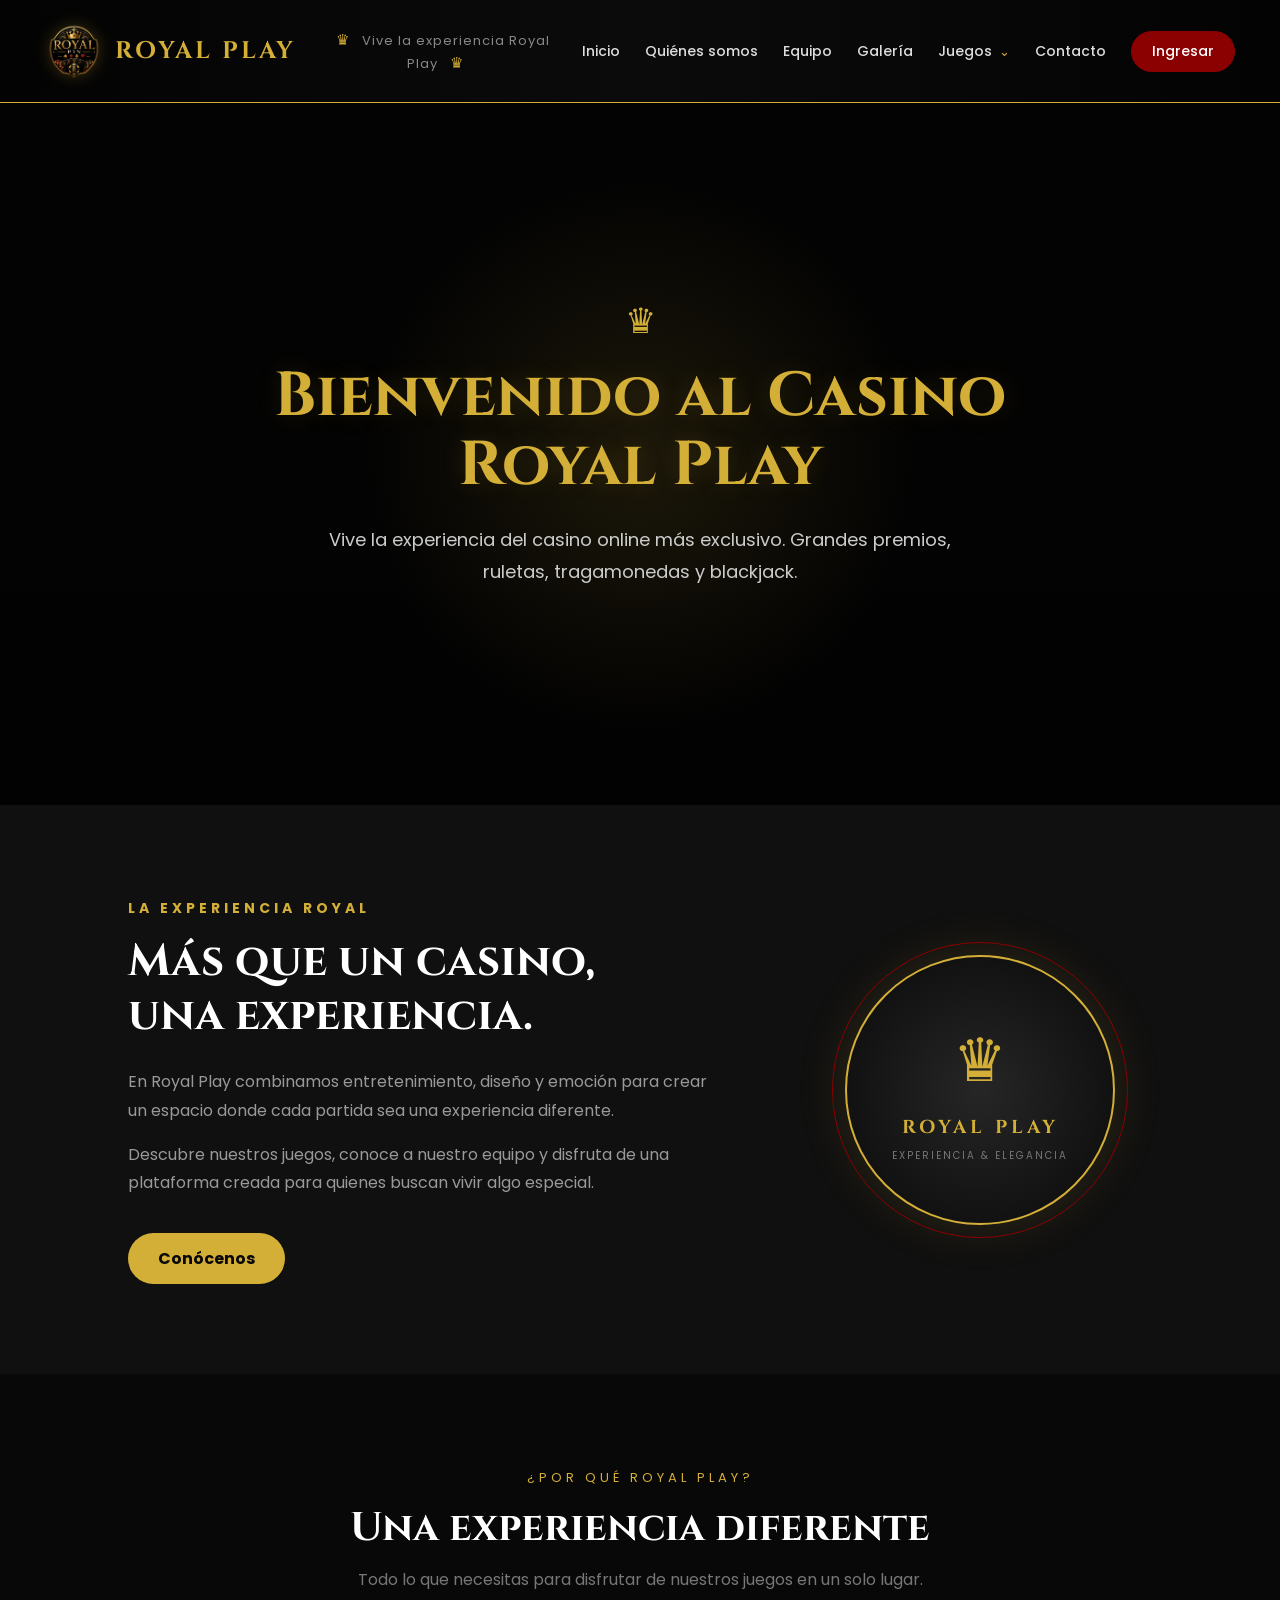
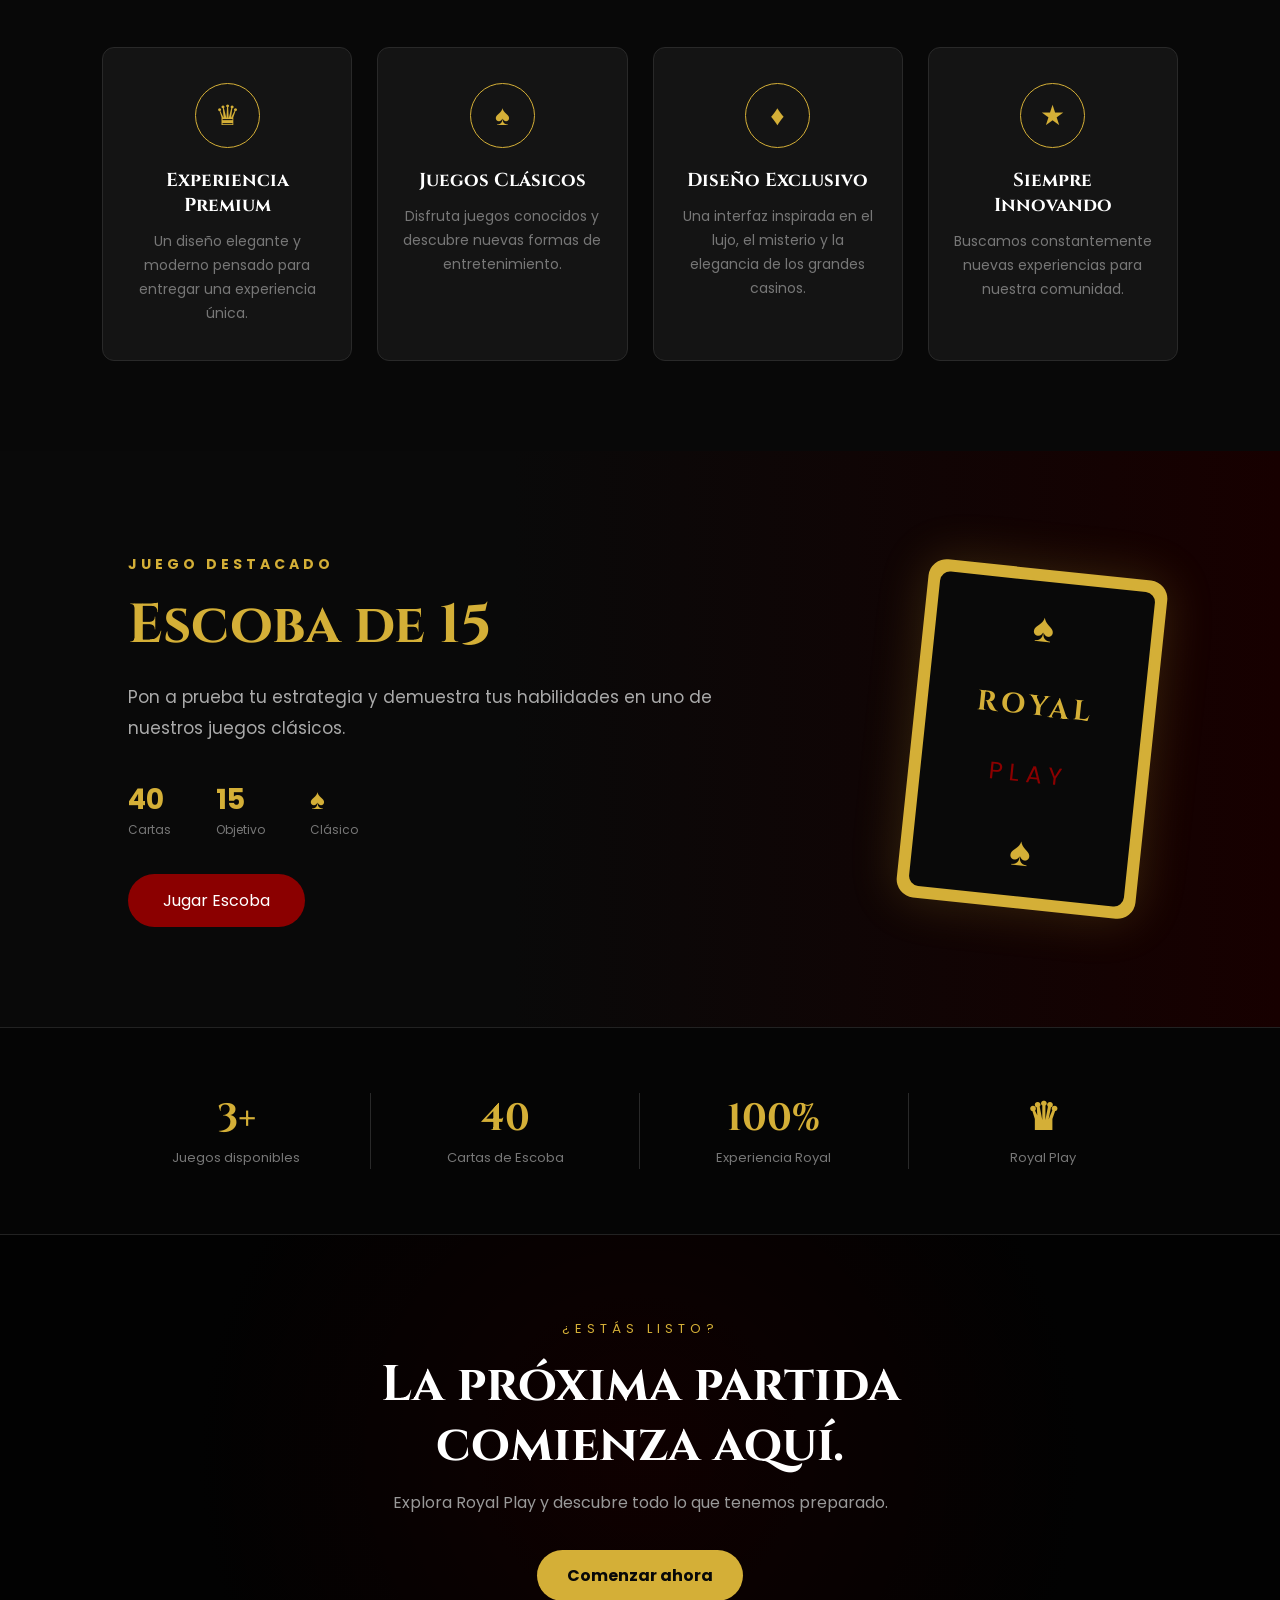
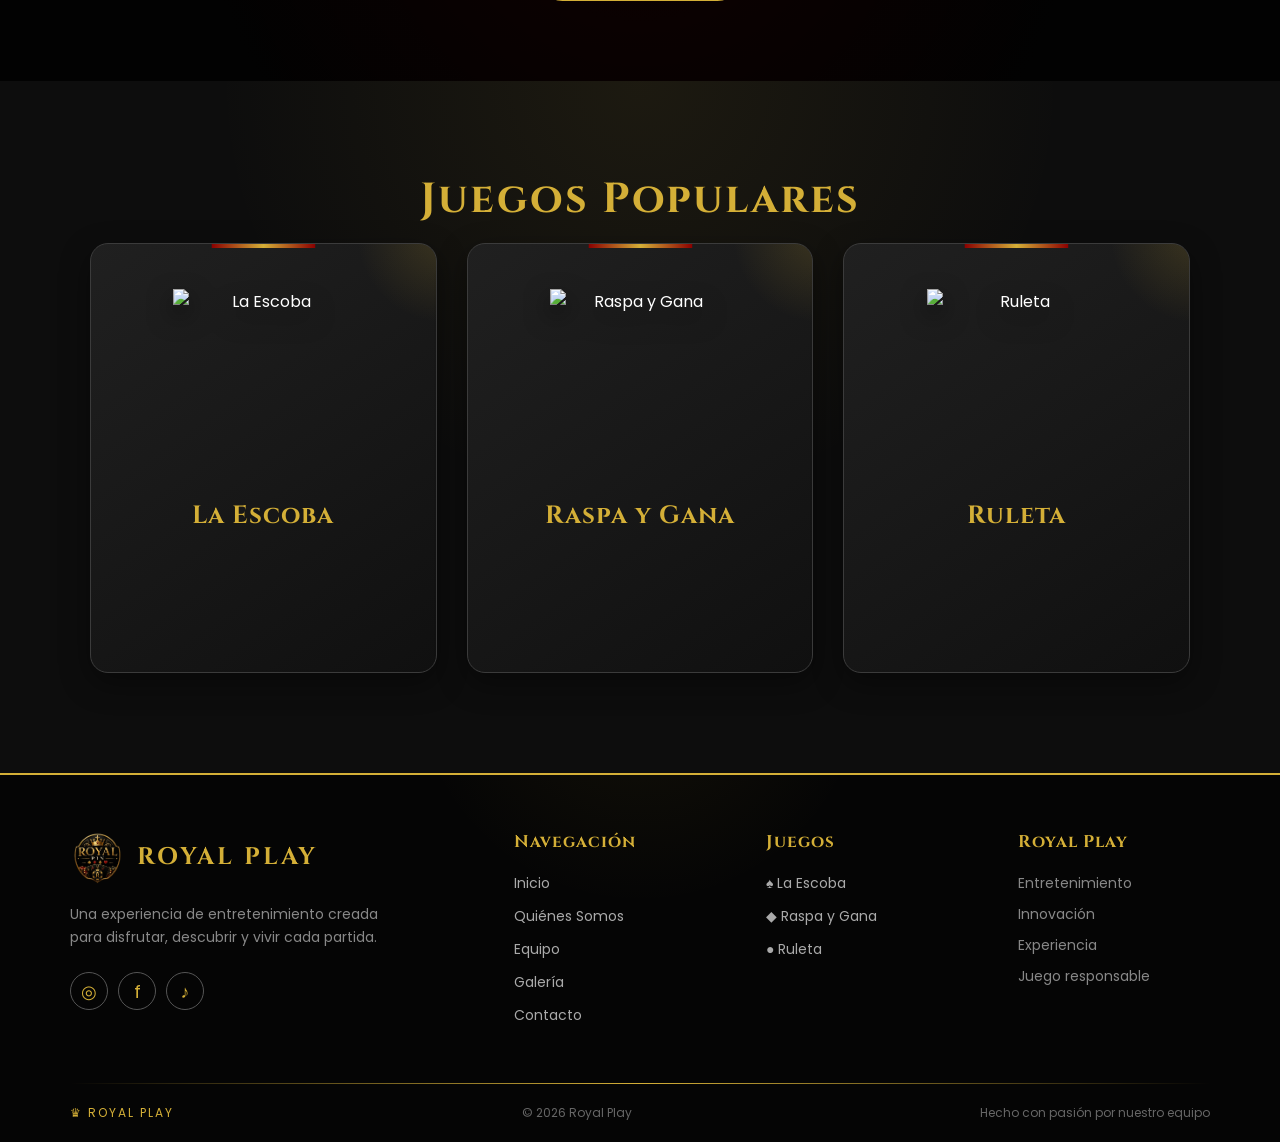
==== index.html @ 2ba93afb "add index se agrego index" ====
<!DOCTYPE html>
<html lang="es">
<head>
    <meta charset="UTF-8">
    <meta name="viewport" content="width=device-width, initial-scale=1.0">
    <title>Royal Play Casino</title>

    <link rel="stylesheet" href="/index/style.css">

    <link href="https://fonts.googleapis.com/css2?family=Cinzel:wght@400;700&family=Poppins:wght@300;500;700&display=swap" rel="stylesheet">
</head>

<body>

<header>

    <div class="logo">

        <img src="/logo.png" alt="Royal Play">

        <h1>ROYAL PLAY</h1>

    </div>


    <div class="bienvenida-centro">
        <span>♛</span>
        Vive la experiencia Royal Play
        <span>♛</span>
    </div>


    <nav>

        <a href="/index.html">Inicio</a>

        <a href="/quienessomos/quiene.html">
            Quiénes somos
        </a>

        <a href="/equipo/equipo.html">
            Equipo
        </a>

        <a href="/galeria/galeria.html">
            Galería
        </a>


        <div class="menu-juegos">

            <a href="/juegos/elcjuego.html">
                Juegos
                <span class="flecha">⌄</span>
            </a>


            <div class="submenu">

                <a href="/escoba/escoba.html">

                    <img src="/index/escoba.png" alt="Escoba">

                    <span>Escoba</span>

                </a>


                <a href="#">

                    <img src="/index/raspa.png" alt="Raspa">

                    <span>Raspa</span>

                </a>


                <a href="#">

                    <img src="/index/ruleta.png" alt="Ruleta">

                    <span>Ruleta</span>

                </a>

            </div>

        </div>


        <a href="/contacto/contacto.html">
            Contacto
        </a>


        <a href="/index/registro.html" class="boton-ingresar">
            Ingresar
        </a>

    </nav>

</header>

<section class="hero">

    <div class="hero-text">

        <h2>Bienvenido al Casino Royal Play</h2>

        <p>
            Vive la experiencia del casino online más exclusivo.
            Grandes premios, ruletas, tragamonedas y blackjack.
        </p>

    </div>

</section>

<!-- =========================
     SECCIÓN SOBRE ROYAL PLAY
========================= -->

<section class="sobre-royal">

    <div class="sobre-texto">

        <span class="subtitulo">LA EXPERIENCIA ROYAL</span>

        <h2>Más que un casino,<br>una experiencia.</h2>

        <p>
            En Royal Play combinamos entretenimiento, diseño y emoción
            para crear un espacio donde cada partida sea una experiencia
            diferente.
        </p>

        <p>
            Descubre nuestros juegos, conoce a nuestro equipo y disfruta
            de una plataforma creada para quienes buscan vivir algo especial.
        </p>

        <a href="/quienessomos/quiene.html" class="boton-dorado">
            Conócenos
        </a>

    </div>

    <div class="sobre-imagen">

        <div class="marco-dorado">
            <div class="simbolo">♛</div>
            <h3>ROYAL PLAY</h3>
            <span>EXPERIENCIA & ELEGANCIA</span>
        </div>

    </div>

</section>


<!-- =========================
     CARACTERÍSTICAS
========================= -->

<section class="caracteristicas">

    <div class="titulo-seccion">

        <span>¿POR QUÉ ROYAL PLAY?</span>

        <h2>Una experiencia diferente</h2>

        <p>
            Todo lo que necesitas para disfrutar de nuestros juegos
            en un solo lugar.
        </p>

    </div>


    <div class="caracteristicas-grid">

        <div class="caracteristica">

            <div class="icono">♛</div>

            <h3>Experiencia Premium</h3>

            <p>
                Un diseño elegante y moderno pensado para entregar
                una experiencia única.
            </p>

        </div>


        <div class="caracteristica">

            <div class="icono">♠</div>

            <h3>Juegos Clásicos</h3>

            <p>
                Disfruta juegos conocidos y descubre nuevas formas
                de entretenimiento.
            </p>

        </div>


        <div class="caracteristica">

            <div class="icono">♦</div>

            <h3>Diseño Exclusivo</h3>

            <p>
                Una interfaz inspirada en el lujo, el misterio y
                la elegancia de los grandes casinos.
            </p>

        </div>


        <div class="caracteristica">

            <div class="icono">★</div>

            <h3>Siempre Innovando</h3>

            <p>
                Buscamos constantemente nuevas experiencias para
                nuestra comunidad.
            </p>

        </div>

    </div>

</section>


<!-- =========================
     JUEGO DESTACADO
========================= -->

<section class="juego-destacado">

    <div class="destacado-contenido">

        <div class="destacado-info">

            <span class="subtitulo">JUEGO DESTACADO</span>

            <h2>Escoba de 15</h2>

            <p>
                Pon a prueba tu estrategia y demuestra tus habilidades
                en uno de nuestros juegos clásicos.
            </p>

            <div class="datos-juego">

                <div>
                    <strong>40</strong>
                    <span>Cartas</span>
                </div>

                <div>
                    <strong>15</strong>
                    <span>Objetivo</span>
                </div>

                <div>
                    <strong>♠</strong>
                    <span>Clásico</span>
                </div>

            </div>

            <a href="/escoba/escoba.html" class="boton-rojo">
                Jugar Escoba
            </a>

        </div>


        <div class="carta-destacada">

            <div class="carta-interior">

                <span>♠</span>

                <h3>ROYAL</h3>

                <p>PLAY</p>

                <span>♠</span>

            </div>

        </div>

    </div>

</section>


<!-- =========================
     ESTADÍSTICAS
========================= -->

<section class="estadisticas">

    <div class="estadistica">

        <strong>3+</strong>

        <span>Juegos disponibles</span>

    </div>


    <div class="estadistica">

        <strong>40</strong>

        <span>Cartas de Escoba</span>

    </div>


    <div class="estadistica">

        <strong>100%</strong>

        <span>Experiencia Royal</span>

    </div>


    <div class="estadistica">

        <strong>♛</strong>

        <span>Royal Play</span>

    </div>

</section>


<!-- =========================
     LLAMADA A LA ACCIÓN
========================= -->

<section class="llamada">

    <div class="llamada-contenido">

        <span>¿ESTÁS LISTO?</span>

        <h2>La próxima partida<br>comienza aquí.</h2>

        <p>
            Explora Royal Play y descubre todo lo que tenemos preparado.
        </p>

        <a href="/index/registro.html" class="boton-dorado">
            Comenzar ahora
        </a>

    </div>

</section>

<section class="juegos">
    <h2>Juegos Populares</h2>

    <div class="cards">

        <!-- Tarjeta de La Escoba con enlace de redirección -->
        <a href="/escoba/escoba.html" class="card">
            <img src="escoba.png" alt="La Escoba">
            <h3>La Escoba</h3>
        </a>

        <!-- Tarjeta de Raspa y Gana -->
        <a href="#" class="card">
            <img src="raspa.png" alt="Raspa y Gana">
            <h3>Raspa y Gana</h3>
        </a>

        <!-- Tarjeta de Ruleta -->
        <a href="#" class="card">
            <img src="ruleta.png" alt="Ruleta">
            <h3>Ruleta</h3>
        </a>

    </div>
</section>

<footer>

    <div class="footer-contenido">

        <div class="footer-columna marca">

            <div class="footer-logo">
                <img src="/logo.png" alt="Royal Play">
                <h2>ROYAL PLAY</h2>
            </div>

            <p>
                Una experiencia de entretenimiento creada para disfrutar,
                descubrir y vivir cada partida.
            </p>

            <div class="redes">
                <a href="#" title="Instagram">◎</a>
                <a href="#" title="Facebook">f</a>
                <a href="#" title="TikTok">♪</a>
            </div>

        </div>


        <div class="footer-columna">

            <h3>Navegación</h3>

            <a href="/index.html">Inicio</a>
            <a href="/quienessomos/quiene.html">Quiénes Somos</a>
            <a href="/equipo/equipo.html">Equipo</a>
            <a href="/galeria/galeria.html">Galería</a>
            <a href="/contacto/contacto.html">Contacto</a>

        </div>


        <div class="footer-columna">

            <h3>Juegos</h3>

            <a href="/escoba/escoba.html">♠ La Escoba</a>
            <a href="#">◆ Raspa y Gana</a>
            <a href="#">● Ruleta</a>

        </div>


        <div class="footer-columna">

            <h3>Royal Play</h3>

            <p>Entretenimiento</p>
            <p>Innovación</p>
            <p>Experiencia</p>
            <p>Juego responsable</p>

        </div>

    </div>


    <div class="footer-linea"></div>


    <div class="footer-bottom">

        <span>♛ ROYAL PLAY</span>

        <p>
            © 2026 Royal Play
        </p>

        <span>
            Hecho con pasión por nuestro equipo
        </span>

    </div>

</footer>

</body>
</html>
---- index/style.css ----
/* =========================
   CONFIGURACIÓN GENERAL
========================= */

*{
    margin:0;
    padding:0;
    box-sizing:border-box;
}

html{
    scroll-behavior:smooth;
}

body{
    background:#0d0d0d;
    color:white;
    font-family:Poppins,sans-serif;
}

a{
    text-decoration:none;
    color:white;
}


/* =========================
   HEADER
========================= */

header{
    width:100%;

    min-height:82px;

    display:flex;

    align-items:center;

    justify-content:space-between;

    padding:10px 45px;

    background:
    linear-gradient(
        90deg,
        #030303,
        #0b0b0b,
        #030303
    );

    border-bottom:1px solid #D4AF37;

    position:relative;

    z-index:2000;
}

.logo{
    display:flex;

    align-items:center;

    gap:12px;

    min-width:230px;
}

.logo img{
    width:58px;
    height:58px;

    object-fit:contain;

    filter:
    drop-shadow(
        0 0 8px rgba(212,175,55,.25)
    );
}

.logo h1{
    font-family:Cinzel,serif;

    color:#D4AF37;

    font-size:24px;

    letter-spacing:3px;

    white-space:nowrap;
}

.bienvenida-centro{
    flex:1;

    text-align:center;

    color:#888;

    font-size:13px;

    letter-spacing:1px;

    padding:0 25px;
}

.bienvenida-centro span{
    color:#D4AF37;

    margin:0 8px;

    font-size:15px;
}

nav{
    display:flex;

    align-items:center;

    gap:25px;
}

nav > a,
.menu-juegos > a{
    position:relative;

    color:#ddd;

    text-decoration:none;

    font-size:14px;

    font-weight:500;

    white-space:nowrap;

    transition:.3s;
}

nav > a::after,
.menu-juegos > a::after{
    content:"";

    position:absolute;

    bottom:-8px;

    left:0;

    width:0;

    height:2px;

    background:#D4AF37;

    transition:.3s;
}

nav > a:hover,
.menu-juegos > a:hover{
    color:#D4AF37;
}

nav > a:hover::after,
.menu-juegos > a:hover::after{
    width:100%;
}

.flecha{
    color:#D4AF37;

    font-size:13px;

    margin-left:3px;
}

.boton-ingresar{
    padding:9px 20px !important;

    background:#8B0000;

    border:1px solid #8B0000;

    border-radius:25px;

    color:white !important;

    transition:.3s !important;
}

.boton-ingresar::after{
    display:none;
}

.boton-ingresar:hover{
    background:#D4AF37;

    border-color:#D4AF37;

    color:#000 !important;

    transform:translateY(-2px);

    box-shadow:
    0 5px 20px rgba(212,175,55,.2);
}


/* =========================
   MENÚ JUEGOS
========================= */

.menu-juegos{
    position:relative;

    height:82px;

    display:flex;

    align-items:center;
}

.submenu{
    position:absolute;

    top:75px;

    left:50%;

    transform:
    translateX(-50%)
    translateY(10px);

    width:175px;

    padding:7px;

    background:#0b0b0b;

    border:1px solid #D4AF37;

    border-radius:12px;

    box-shadow:
    0 15px 35px rgba(0,0,0,.8);

    opacity:0;

    visibility:hidden;

    transition:.3s;
}

.menu-juegos:hover .submenu{
    opacity:1;

    visibility:visible;

    transform:
    translateX(-50%)
    translateY(0);
}

.submenu a{
    display:flex;

    align-items:center;

    gap:10px;

    padding:9px;

    color:#ddd;

    text-decoration:none;

    border-radius:7px;

    transition:.3s;
}

.submenu a:hover{
    background:#8B0000;

    color:#D4AF37;
}

.submenu a img{
    width:32px;

    height:32px;

    object-fit:contain;
}


/* =========================
   HERO
========================= */

.hero{
    min-height:78vh;

    display:flex;

    justify-content:center;

    align-items:center;

    text-align:center;

    position:relative;

    overflow:hidden;

    background:
    linear-gradient(
        rgba(0,0,0,.78),
        rgba(0,0,0,.82)
    ),
    url("https://images.unsplash.com/photo-1511512578047-dfb367046420?auto=format&fit=crop&w=1600&q=80");

    background-size:cover;

    background-position:center;
}

.hero::before{
    content:"";

    position:absolute;

    width:600px;
    height:600px;

    background:
    radial-gradient(
        circle,
        rgba(212,175,55,.12),
        transparent 65%
    );

    top:50%;
    left:50%;

    transform:translate(-50%,-50%);
}

.hero-text{
    position:relative;

    z-index:2;

    max-width:1000px;

    padding:30px;
}

.hero-text::before{
    content:"♛";

    display:block;

    color:#D4AF37;

    font-size:35px;

    margin-bottom:15px;
}

.hero h2{
    font-size:62px;

    line-height:1.1;

    color:#D4AF37;

    font-family:Cinzel,serif;

    text-shadow:
    0 0 25px rgba(212,175,55,.15);
}

.hero p{
    margin:25px auto;

    width:70%;

    max-width:700px;

    font-size:18px;

    line-height:1.8;

    color:#ccc;
}

.hero button{
    padding:14px 38px;

    border:none;

    border-radius:30px;

    background:#8B0000;

    color:white;

    font-size:16px;

    cursor:pointer;

    transition:.4s;
}

.hero button a{
    color:white;
}

.hero button:hover{
    background:#D4AF37;

    transform:translateY(-4px);

    box-shadow:
    0 10px 30px rgba(212,175,55,.2);
}

.hero button:hover a{
    color:#000;
}


/* =========================
   JUEGOS POPULARES
========================= */

.juegos{
    position:relative;

    padding:90px 7% 100px;

    text-align:center;

    background:
    radial-gradient(
        circle at center top,
        rgba(212,175,55,.08),
        transparent 45%
    ),
    #0d0d0d;
}

.juegos h2{
    color:#D4AF37;

    margin-bottom:15px;

    font-size:42px;

    font-family:Cinzel,serif;

    letter-spacing:2px;
}

.juegos > p{
    color:#888;

    max-width:650px;

    margin:0 auto 55px;

    line-height:1.7;
}

.cards{
    max-width:1150px;

    margin:0 auto;

    display:grid;

    grid-template-columns:
    repeat(3,1fr);

    gap:30px;

    align-items:stretch;
}

.card{
    position:relative;

    min-height:430px;

    display:flex;

    flex-direction:column;

    align-items:center;

    justify-content:flex-start;

    padding:30px 25px;

    background:
    linear-gradient(
        145deg,
        #202020,
        #101010
    );

    border:1px solid #3b3b3b;

    border-radius:18px;

    overflow:hidden;

    transition:.4s;

    box-shadow:
    0 10px 30px rgba(0,0,0,.4);
}

.card::before{
    content:"";

    position:absolute;

    top:0;
    left:0;

    width:100%;
    height:4px;

    background:
    linear-gradient(
        to right,
        #8B0000,
        #D4AF37,
        #8B0000
    );

    transform:scaleX(.3);

    transition:.4s;
}

.card::after{
    content:"";

    position:absolute;

    width:180px;
    height:180px;

    top:-100px;
    right:-100px;

    background:
    radial-gradient(
        circle,
        rgba(212,175,55,.18),
        transparent 70%
    );

    transition:.4s;
}

.card img{
    width:180px;

    height:180px;

    object-fit:contain;

    margin:15px 0 25px;

    filter:
    drop-shadow(
        0 10px 12px rgba(0,0,0,.6)
    );

    transition:.4s;

    z-index:2;
}

.card h3{
    margin:5px 0 12px;

    font-family:Cinzel,serif;

    font-size:25px;

    color:#D4AF37;

    letter-spacing:1px;

    z-index:2;
}

.card p{
    color:#999;

    font-size:14px;

    line-height:1.6;

    max-width:260px;

    margin-bottom:20px;

    z-index:2;
}

.card .jugar{
    margin-top:auto;

    padding:10px 28px;

    border:1px solid #8B0000;

    border-radius:25px;

    color:white;

    font-size:14px;

    background:#8B0000;

    transition:.3s;

    z-index:2;
}

.card .jugar:hover{
    background:#D4AF37;

    color:#000;

    border-color:#D4AF37;
}

.card:hover{
    transform:translateY(-12px);

    border-color:#D4AF37;

    box-shadow:
    0 15px 45px rgba(0,0,0,.7),
    0 0 25px rgba(212,175,55,.15);
}

.card:hover::before{
    transform:scaleX(1);
}

.card:hover::after{
    width:300px;

    height:300px;
}

.card:hover img{
    transform:
    scale(1.08)
    translateY(-5px);

    filter:
    drop-shadow(
        0 15px 20px rgba(212,175,55,.25)
    );
}


/* =========================
   SOBRE ROYAL PLAY
========================= */

.sobre-royal{
    min-height:500px;

    padding:90px 10%;

    display:flex;

    align-items:center;

    justify-content:space-between;

    gap:80px;

    background:#101010;
}

.sobre-texto{
    max-width:600px;
}

.subtitulo{
    color:#D4AF37;

    font-size:14px;

    letter-spacing:4px;

    font-weight:700;
}

.sobre-texto h2{
    font-family:Cinzel,serif;

    color:white;

    font-size:45px;

    line-height:1.2;

    margin:15px 0 25px;
}

.sobre-texto p{
    color:#999;

    line-height:1.8;

    margin-bottom:15px;
}

.boton-dorado{
    display:inline-block;

    margin-top:20px;

    padding:13px 30px;

    background:#D4AF37;

    color:#080808;

    border-radius:30px;

    font-weight:700;

    transition:.3s;
}

.boton-dorado:hover{
    background:white;

    transform:translateY(-3px);

    box-shadow:
    0 0 20px rgba(212,175,55,.5);
}

.sobre-imagen{
    width:350px;
    height:350px;

    display:flex;

    justify-content:center;

    align-items:center;
}

.marco-dorado{
    width:270px;
    height:270px;

    border:2px solid #D4AF37;

    outline:1px solid #8B0000;

    outline-offset:12px;

    border-radius:50%;

    display:flex;

    flex-direction:column;

    align-items:center;

    justify-content:center;

    text-align:center;

    background:
    radial-gradient(
        circle,
        #262626,
        #090909
    );

    box-shadow:
    0 0 50px rgba(212,175,55,.15);
}

.simbolo{
    color:#D4AF37;

    font-size:60px;
}

.marco-dorado h3{
    font-family:Cinzel,serif;

    color:#D4AF37;

    letter-spacing:4px;

    margin-top:10px;
}

.marco-dorado span{
    color:#777;

    font-size:10px;

    letter-spacing:2px;

    margin-top:8px;
}


/* =========================
   CARACTERÍSTICAS
========================= */

.caracteristicas{
    padding:90px 8%;

    background:#080808;

    text-align:center;
}

.titulo-seccion span{
    color:#D4AF37;

    font-size:13px;

    letter-spacing:4px;
}

.titulo-seccion h2{
    font-family:Cinzel,serif;

    color:white;

    font-size:40px;

    margin:12px 0;
}

.titulo-seccion p{
    color:#777;
}

.caracteristicas-grid{
    max-width:1200px;

    margin:55px auto 0;

    display:grid;

    grid-template-columns:
    repeat(4,1fr);

    gap:25px;
}

.caracteristica{
    background:#141414;

    border:1px solid #292929;

    padding:35px 25px;

    border-radius:12px;

    transition:.3s;
}

.caracteristica:hover{
    transform:translateY(-8px);

    border-color:#D4AF37;

    box-shadow:
    0 10px 30px rgba(0,0,0,.5);
}

.icono{
    width:65px;
    height:65px;

    margin:auto;

    display:flex;

    justify-content:center;

    align-items:center;

    border:1px solid #D4AF37;

    border-radius:50%;

    color:#D4AF37;

    font-size:28px;
}

.caracteristica h3{
    color:white;

    margin:20px 0 12px;

    font-family:Cinzel,serif;
}

.caracteristica p{
    color:#777;

    font-size:14px;

    line-height:1.7;
}


/* =========================
   JUEGO DESTACADO
========================= */

.juego-destacado{
    padding:100px 10%;

    background:
    linear-gradient(
        90deg,
        #090909 40%,
        #170000
    );
}

.destacado-contenido{
    max-width:1100px;

    margin:auto;

    display:flex;

    align-items:center;

    justify-content:space-between;

    gap:80px;
}

.destacado-info{
    max-width:600px;
}

.destacado-info h2{
    color:#D4AF37;

    font-family:Cinzel,serif;

    font-size:55px;

    margin:12px 0 20px;
}

.destacado-info p{
    color:#aaa;

    line-height:1.8;

    font-size:17px;
}

.datos-juego{
    display:flex;

    gap:45px;

    margin:35px 0;
}

.datos-juego div{
    display:flex;

    flex-direction:column;
}

.datos-juego strong{
    color:#D4AF37;

    font-size:28px;
}

.datos-juego span{
    color:#777;

    font-size:12px;
}

.boton-rojo{
    display:inline-block;

    padding:14px 35px;

    background:#8B0000;

    color:white;

    border-radius:30px;

    transition:.3s;
}

.boton-rojo:hover{
    background:#D4AF37;

    color:#000;

    transform:translateY(-3px);
}

.carta-destacada{
    width:240px;
    height:340px;

    padding:10px;

    border-radius:18px;

    background:#D4AF37;

    transform:rotate(6deg);

    box-shadow:
    0 0 50px rgba(212,175,55,.2);
}

.carta-interior{
    width:100%;
    height:100%;

    border:2px solid #D4AF37;

    border-radius:12px;

    background:#090909;

    display:flex;

    flex-direction:column;

    align-items:center;

    justify-content:space-around;

    color:#D4AF37;
}

.carta-interior span{
    font-size:40px;
}

.carta-interior h3{
    font-family:Cinzel,serif;

    font-size:28px;

    letter-spacing:4px;
}

.carta-interior p{
    color:#8B0000;

    font-size:24px;

    letter-spacing:6px;
}


/* =========================
   ESTADÍSTICAS
========================= */

.estadisticas{
    padding:65px 8%;

    background:#050505;

    display:grid;

    grid-template-columns:
    repeat(4,1fr);

    text-align:center;

    border-top:1px solid #222;

    border-bottom:1px solid #222;
}

.estadistica{
    border-right:1px solid #292929;
}

.estadistica:last-child{
    border-right:none;
}

.estadistica strong{
    display:block;

    color:#D4AF37;

    font-family:Cinzel,serif;

    font-size:38px;
}

.estadistica span{
    color:#777;

    font-size:13px;
}


/* =========================
   LLAMADA FINAL
========================= */

.llamada{
    min-height:430px;

    display:flex;

    justify-content:center;

    align-items:center;

    text-align:center;

    padding:80px 20px;

    background:
    linear-gradient(
        rgba(0,0,0,.8),
        rgba(0,0,0,.8)
    ),
    radial-gradient(
        circle at center,
        #4a0000,
        #080808 65%
    );
}

.llamada-contenido{
    max-width:700px;
}

.llamada-contenido > span{
    color:#D4AF37;

    letter-spacing:5px;

    font-size:13px;
}

.llamada h2{
    font-family:Cinzel,serif;

    font-size:50px;

    color:white;

    line-height:1.2;

    margin:15px 0;
}

.llamada p{
    color:#999;

    margin-bottom:15px;
}


/* =========================
   FOOTER
========================= */

footer{
    background:#050505;

    border-top:2px solid #D4AF37;

    padding:55px 70px 20px;

    position:relative;

    overflow:hidden;
}

footer::before{
    content:"";

    position:absolute;

    width:500px;

    height:500px;

    background:
    radial-gradient(
        circle,
        rgba(212,175,55,.07),
        transparent 65%
    );

    top:-350px;

    left:50%;

    transform:translateX(-50%);
}

.footer-contenido{
    max-width:1200px;

    margin:auto;

    display:grid;

    grid-template-columns:
    2fr 1fr 1fr 1fr;

    gap:60px;

    position:relative;

    z-index:2;
}

.footer-logo{
    display:flex;

    align-items:center;

    gap:12px;

    margin-bottom:18px;
}

.footer-logo img{
    width:55px;
}

.footer-logo h2{
    font-family:Cinzel,serif;

    color:#D4AF37;

    letter-spacing:3px;

    font-size:24px;
}

.marca > p{
    color:#999;

    max-width:320px;

    line-height:1.7;

    font-size:14px;
}

.footer-columna h3{
    font-family:Cinzel,serif;

    color:#D4AF37;

    font-size:17px;

    margin-bottom:20px;

    letter-spacing:1px;
}

.footer-columna > a{
    display:block;

    color:#aaa;

    text-decoration:none;

    margin-bottom:12px;

    font-size:14px;

    transition:.3s;
}

.footer-columna > a:hover{
    color:#D4AF37;

    transform:translateX(5px);
}

.footer-columna > p{
    color:#888;

    font-size:14px;

    margin-bottom:10px;
}

.redes{
    display:flex;

    gap:10px;

    margin-top:22px;
}

.redes a{
    width:38px;
    height:38px;

    display:flex;

    justify-content:center;

    align-items:center;

    border:1px solid #555;

    border-radius:50%;

    color:#D4AF37;

    text-decoration:none;

    font-size:18px;

    transition:.3s;
}

.redes a:hover{
    background:#D4AF37;

    color:#050505;

    border-color:#D4AF37;

    box-shadow:
    0 0 15px rgba(212,175,55,.4);

    transform:translateY(-4px);
}

.footer-linea{
    max-width:1200px;

    height:1px;

    margin:45px auto 20px;

    background:
    linear-gradient(
        to right,
        transparent,
        #D4AF37,
        transparent
    );
}

.footer-bottom{
    max-width:1200px;

    margin:auto;

    display:flex;

    justify-content:space-between;

    align-items:center;

    color:#666;

    font-size:12px;
}

.footer-bottom span:first-child{
    color:#D4AF37;

    letter-spacing:2px;
}

.footer-bottom p{
    margin:0;
}


/* =========================
   RESPONSIVE
========================= */

@media(max-width:1100px){

    header{
        padding:10px 25px;
    }

    .bienvenida-centro{
        display:none;
    }

    nav{
        gap:16px;
    }

    .cards{
        grid-template-columns:repeat(2,1fr);
    }

    .caracteristicas-grid{
        grid-template-columns:repeat(2,1fr);
    }

    .footer-contenido{
        grid-template-columns:1fr 1fr;
        gap:35px;
    }
}


@media(max-width:850px){

    header{
        flex-wrap:wrap;

        justify-content:center;

        gap:10px;

        padding:12px 15px;
    }

    .logo{
        justify-content:center;

        width:100%;
    }

    nav{
        justify-content:center;

        flex-wrap:wrap;

        gap:15px;
    }

    .menu-juegos{
        height:auto;
    }

    .submenu{
        top:35px;
    }

    .hero h2{
        font-size:48px;
    }

    .sobre-royal{
        flex-direction:column;

        text-align:center;

        padding:70px 30px;
    }

    .destacado-contenido{
        flex-direction:column;

        text-align:center;
    }

    .datos-juego{
        justify-content:center;
    }

    .estadisticas{
        grid-template-columns:1fr 1fr;

        gap:30px;
    }

    .estadistica{
        border-right:none;
    }
}


@media(max-width:700px){

    .cards{
        grid-template-columns:1fr;

        max-width:420px;
    }

    .caracteristicas-grid{
        grid-template-columns:1fr;
    }

    .hero{
        min-height:70vh;
    }

    .hero h2{
        font-size:40px;
    }

    .hero p{
        width:90%;

        font-size:16px;
    }
}


@media(max-width:600px){

    header{
        padding:12px 15px;
    }

    .logo img{
        width:48px;

        height:48px;
    }

    .logo h1{
        font-size:20px;
    }

    nav > a,
    .menu-juegos > a{
        font-size:12px;
    }

    .boton-ingresar{
        padding:7px 14px !important;
    }

    .juegos{
        padding:70px 20px;
    }

    .juegos h2{
        font-size:34px;
    }

    .card img{
        width:160px;

        height:160px;
    }

    .sobre-texto h2{
        font-size:35px;
    }

    .sobre-imagen{
        width:280px;

        height:280px;
    }

    .marco-dorado{
        width:220px;

        height:220px;
    }

    .destacado-info h2{
        font-size:40px;
    }

    .carta-destacada{
        width:200px;

        height:285px;
    }

    .estadisticas{
        grid-template-columns:1fr 1fr;
    }

    .llamada h2{
        font-size:35px;
    }

    .footer-contenido{
        grid-template-columns:1fr;
    }

    .footer-bottom{
        flex-direction:column;

        gap:10px;

        text-align:center;
    }

    footer{
        padding:45px 30px 20px;
    }
}
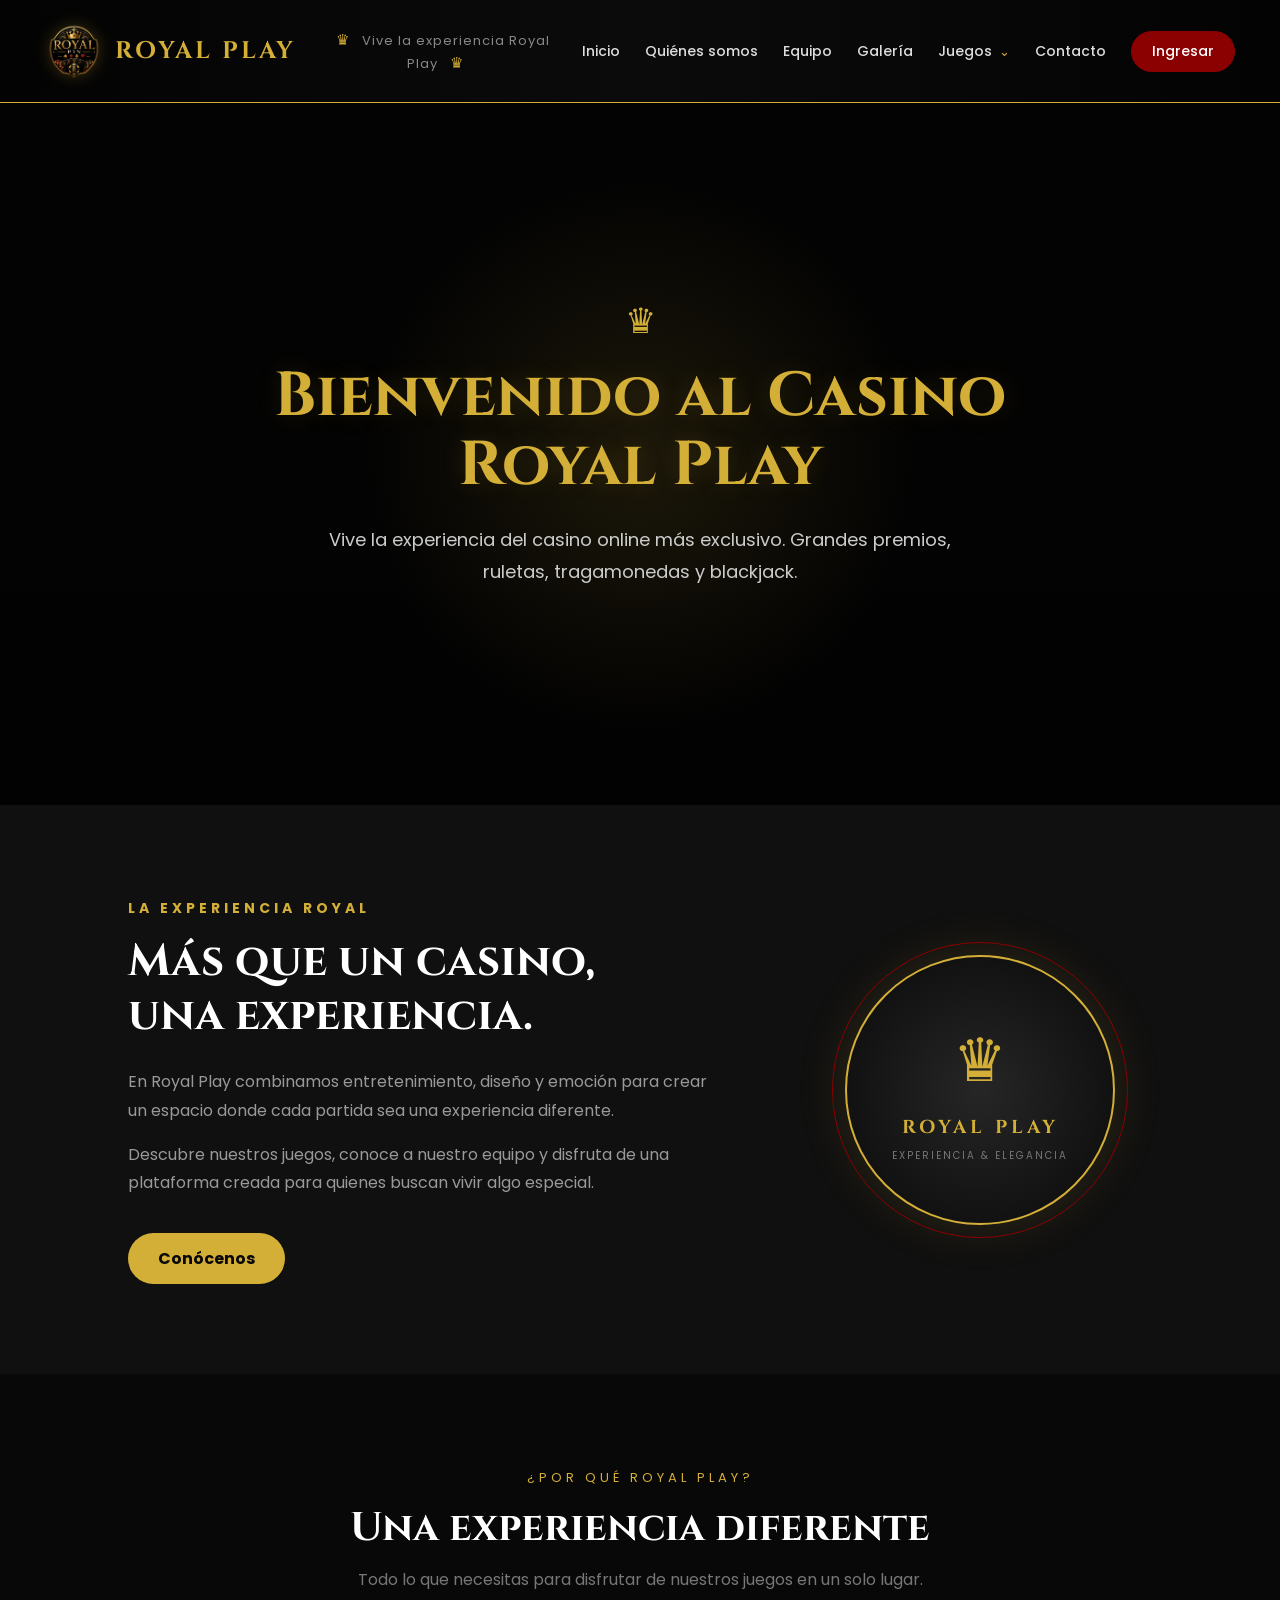
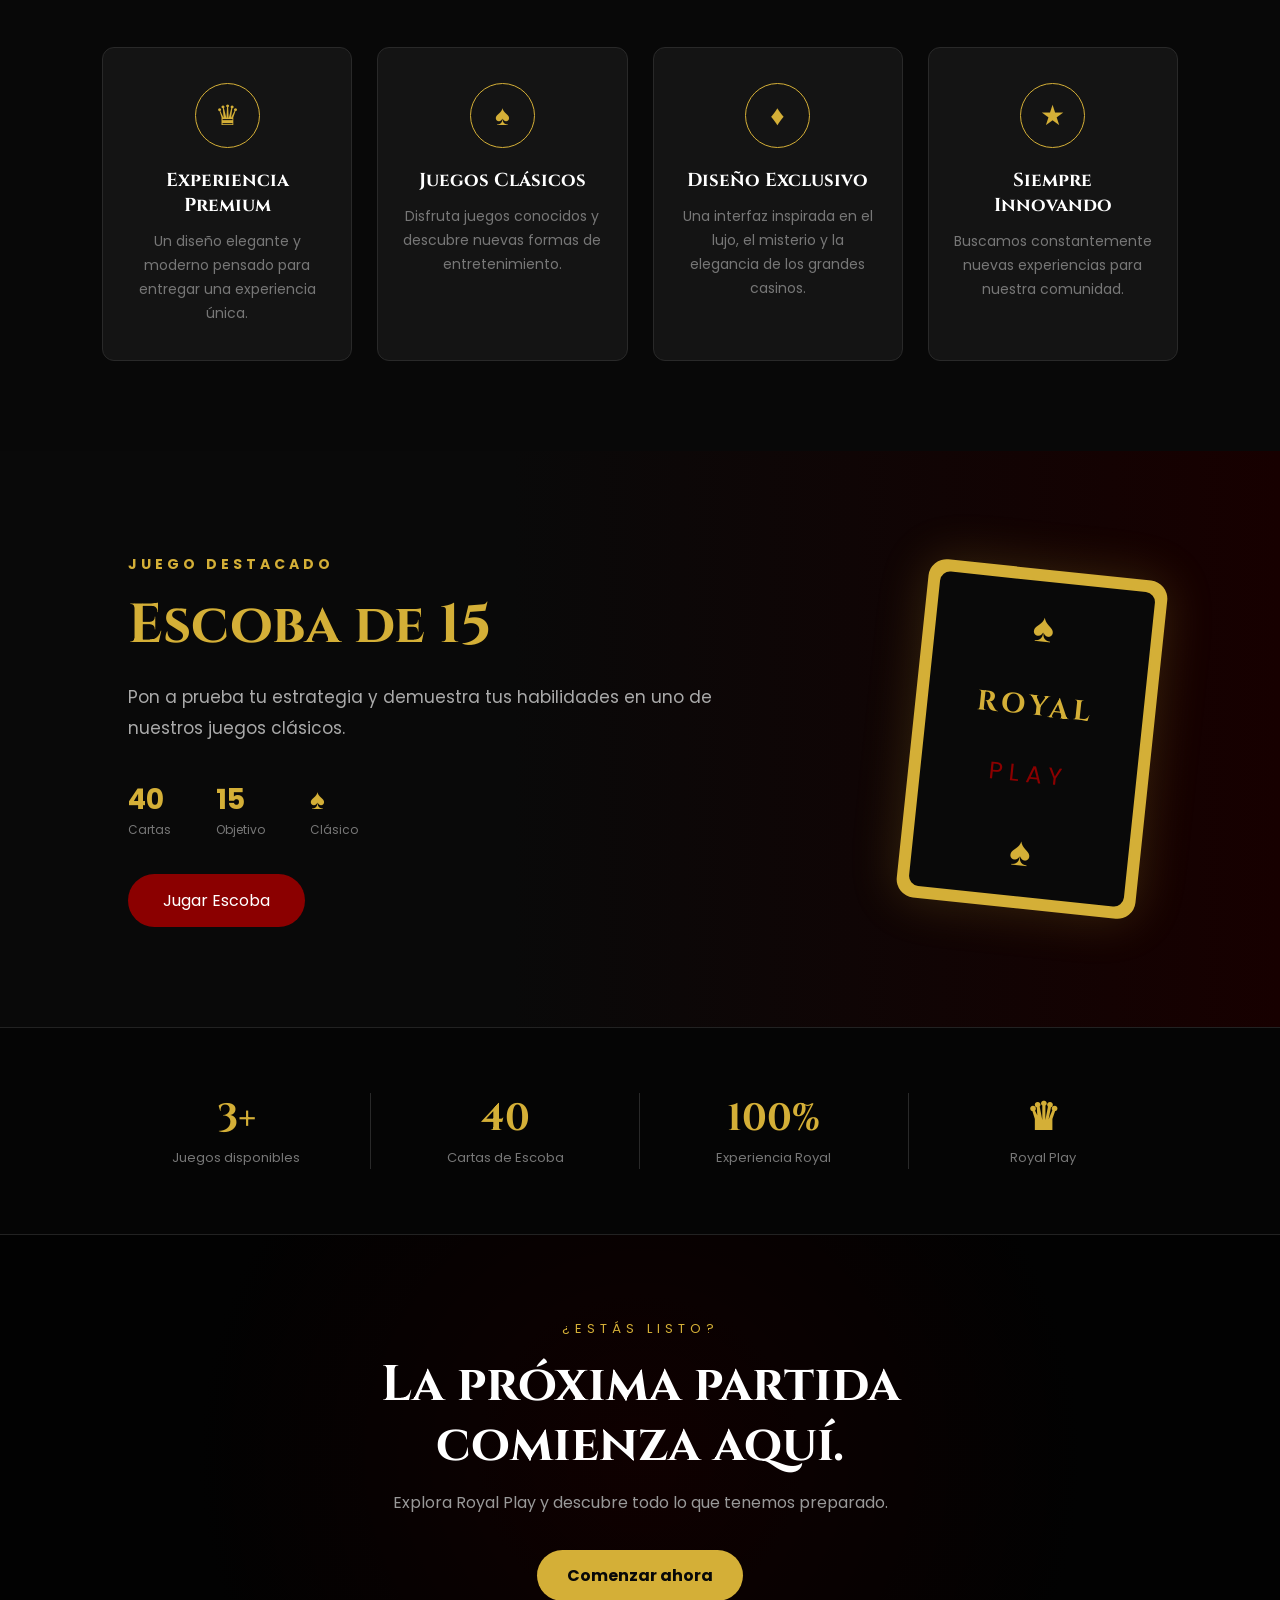
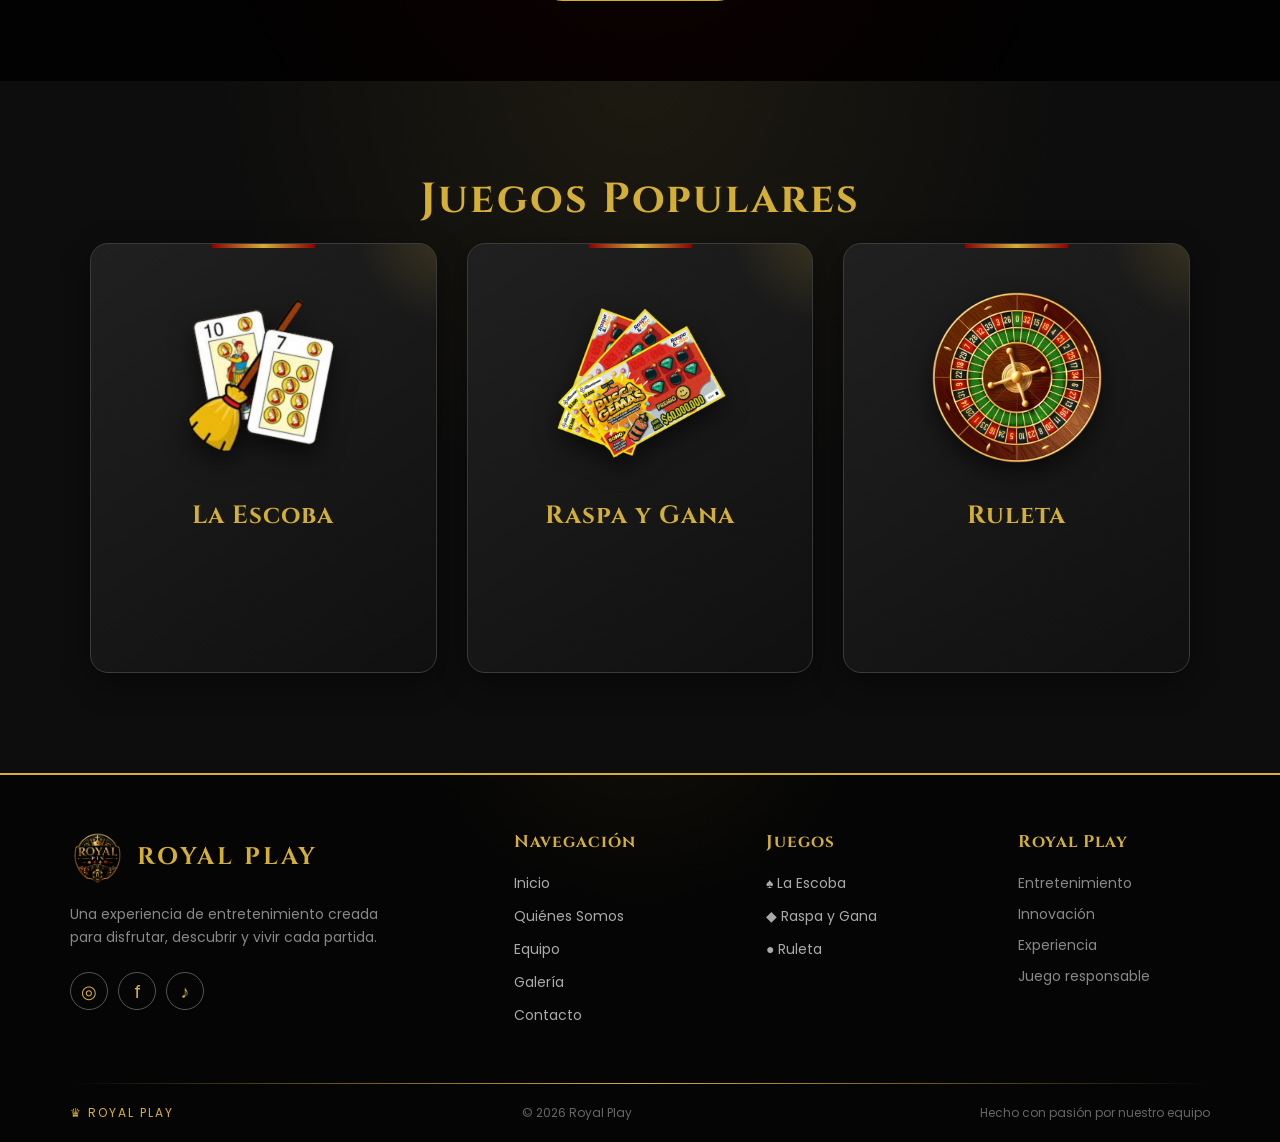
==== commit a294e1c2: "Update index.html s" ====
--- a/index.html
+++ b/index.html
@@ -5,7 +5,7 @@
     <meta name="viewport" content="width=device-width, initial-scale=1.0">
     <title>Royal Play Casino</title>
 
-    <link rel="stylesheet" href="/index/style.css">
+    <link rel="stylesheet" href="index/style.css">
 
     <link href="https://fonts.googleapis.com/css2?family=Cinzel:wght@400;700&family=Poppins:wght@300;500;700&display=swap" rel="stylesheet">
 </head>
@@ -16,7 +16,7 @@
 
     <div class="logo">
 
-        <img src="/logo.png" alt="Royal Play">
+        <img src="logo.png" alt="Royal Play">
 
         <h1>ROYAL PLAY</h1>
 
@@ -32,24 +32,24 @@
 
     <nav>
 
-        <a href="/index.html">Inicio</a>
-
-        <a href="/quienessomos/quiene.html">
+        <a href="index.html">Inicio</a>
+
+        <a href="quienessomos/quiene.html">
             Quiénes somos
         </a>
 
-        <a href="/equipo/equipo.html">
+        <a href="equipo/equipo.html">
             Equipo
         </a>
 
-        <a href="/galeria/galeria.html">
+        <a href="galeria/galeria.html">
             Galería
         </a>
 
 
         <div class="menu-juegos">
 
-            <a href="/juegos/elcjuego.html">
+            <a href="juegos/elcjuego.html">
                 Juegos
                 <span class="flecha">⌄</span>
             </a>
@@ -57,9 +57,9 @@
 
             <div class="submenu">
 
-                <a href="/escoba/escoba.html">
-
-                    <img src="/index/escoba.png" alt="Escoba">
+                <a href="escoba/escoba.html">
+
+                    <img src="index/escoba.png" alt="Escoba">
 
                     <span>Escoba</span>
 
@@ -68,7 +68,7 @@
 
                 <a href="#">
 
-                    <img src="/index/raspa.png" alt="Raspa">
+                    <img src="index/raspa.png" alt="Raspa">
 
                     <span>Raspa</span>
 
@@ -77,7 +77,7 @@
 
                 <a href="#">
 
-                    <img src="/index/ruleta.png" alt="Ruleta">
+                    <img src="index/ruleta.png" alt="Ruleta">
 
                     <span>Ruleta</span>
 
@@ -88,12 +88,12 @@
         </div>
 
 
-        <a href="/contacto/contacto.html">
+        <a href="contacto/contacto.html">
             Contacto
         </a>
 
 
-        <a href="/index/registro.html" class="boton-ingresar">
+        <a href="index/registro.html" class="boton-ingresar">
             Ingresar
         </a>
 
@@ -139,7 +139,7 @@
             de una plataforma creada para quienes buscan vivir algo especial.
         </p>
 
-        <a href="/quienessomos/quiene.html" class="boton-dorado">
+        <a href="quienessomos/quiene.html" class="boton-dorado">
             Conócenos
         </a>
 
@@ -278,7 +278,7 @@
 
             </div>
 
-            <a href="/escoba/escoba.html" class="boton-rojo">
+            <a href="escoba/escoba.html" class="boton-rojo">
                 Jugar Escoba
             </a>
 
@@ -366,7 +366,7 @@
             Explora Royal Play y descubre todo lo que tenemos preparado.
         </p>
 
-        <a href="/index/registro.html" class="boton-dorado">
+        <a href="index/registro.html" class="boton-dorado">
             Comenzar ahora
         </a>
 
@@ -380,20 +380,20 @@
     <div class="cards">
 
         <!-- Tarjeta de La Escoba con enlace de redirección -->
-        <a href="/escoba/escoba.html" class="card">
-            <img src="escoba.png" alt="La Escoba">
+        <a href="escoba/escoba.html" class="card">
+            <img src="index/escoba.png" alt="La Escoba">
             <h3>La Escoba</h3>
         </a>
 
         <!-- Tarjeta de Raspa y Gana -->
         <a href="#" class="card">
-            <img src="raspa.png" alt="Raspa y Gana">
+            <img src="index/raspa.png" alt="Raspa y Gana">
             <h3>Raspa y Gana</h3>
         </a>
 
         <!-- Tarjeta de Ruleta -->
         <a href="#" class="card">
-            <img src="ruleta.png" alt="Ruleta">
+            <img src="index/ruleta.png" alt="Ruleta">
             <h3>Ruleta</h3>
         </a>
 
@@ -407,7 +407,7 @@
         <div class="footer-columna marca">
 
             <div class="footer-logo">
-                <img src="/logo.png" alt="Royal Play">
+                <img src="logo.png" alt="Royal Play">
                 <h2>ROYAL PLAY</h2>
             </div>
 
@@ -429,11 +429,11 @@
 
             <h3>Navegación</h3>
 
-            <a href="/index.html">Inicio</a>
-            <a href="/quienessomos/quiene.html">Quiénes Somos</a>
-            <a href="/equipo/equipo.html">Equipo</a>
-            <a href="/galeria/galeria.html">Galería</a>
-            <a href="/contacto/contacto.html">Contacto</a>
+            <a href="index.html">Inicio</a>
+            <a href="quienessomos/quiene.html">Quiénes Somos</a>
+            <a href="equipo/equipo.html">Equipo</a>
+            <a href="galeria/galeria.html">Galería</a>
+            <a href="contacto/contacto.html">Contacto</a>
 
         </div>
 
@@ -442,7 +442,7 @@
 
             <h3>Juegos</h3>
 
-            <a href="/escoba/escoba.html">♠ La Escoba</a>
+            <a href="escoba/escoba.html">♠ La Escoba</a>
             <a href="#">◆ Raspa y Gana</a>
             <a href="#">● Ruleta</a>
 
@@ -483,4 +483,4 @@
 </footer>
 
 </body>
-</html>+</html>
